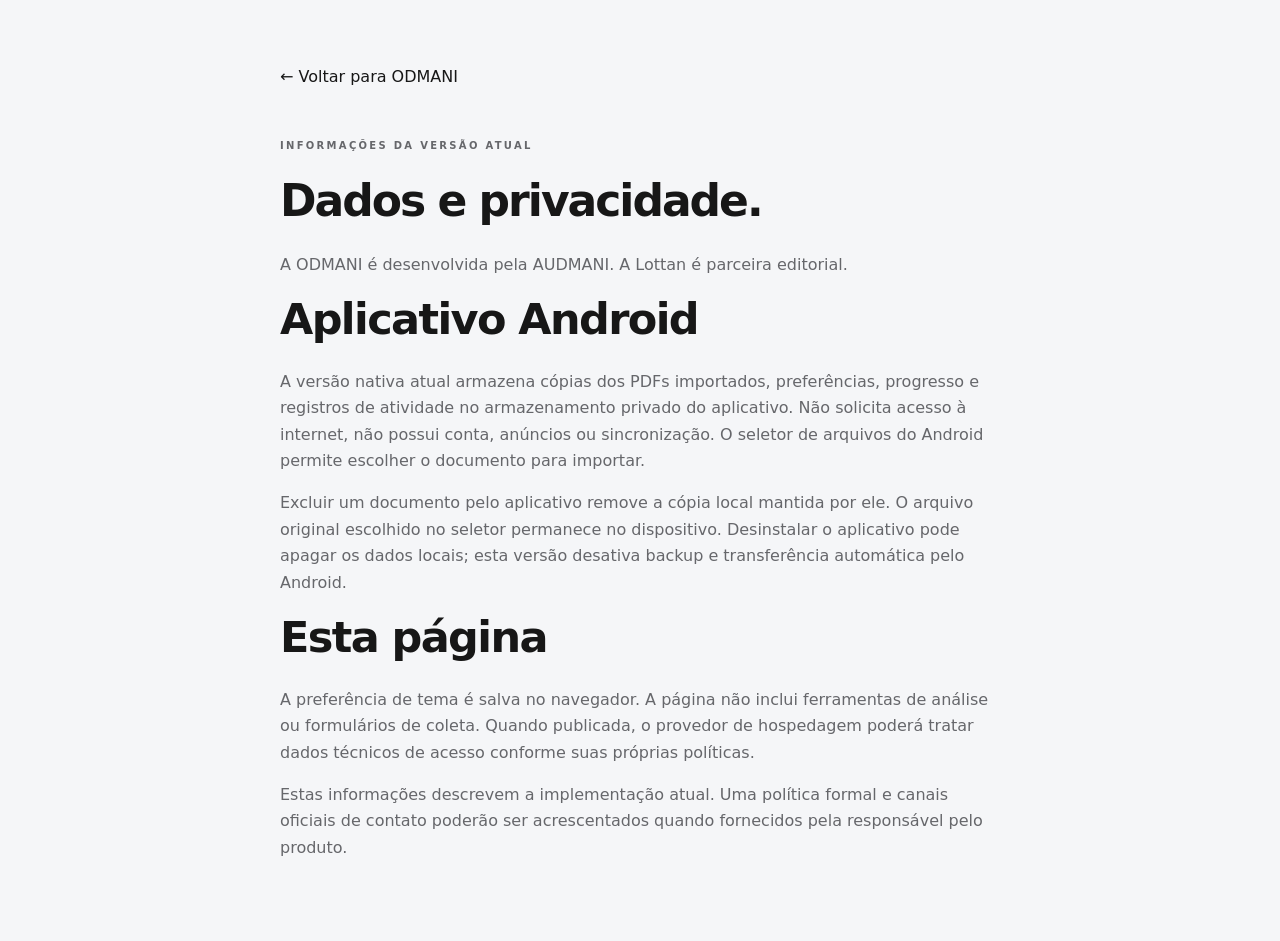
==== web/privacidade.html @ 25902f90 "feat(web): criar landing page AUDMANI com distribuição desabilitada" ====
<!doctype html><html lang="pt-BR"><head><meta charset="utf-8"><meta name="viewport" content="width=device-width,initial-scale=1"><meta name="color-scheme" content="light dark"><title>Dados e privacidade — ODMANI</title><link rel="stylesheet" href="style.css"><script src="app.js" defer></script></head><body><main class="wrap privacy"><a href="index.html">← Voltar para ODMANI</a><p class="eyebrow" style="margin-top:48px">INFORMAÇÕES DA VERSÃO ATUAL</p><h1 style="font-size:44px;letter-spacing:-2px">Dados e privacidade.</h1><p>A ODMANI é desenvolvida pela AUDMANI. A Lottan é parceira editorial.</p><h2>Aplicativo Android</h2><p>A versão nativa atual armazena cópias dos PDFs importados, preferências, progresso e registros de atividade no armazenamento privado do aplicativo. Não solicita acesso à internet, não possui conta, anúncios ou sincronização. O seletor de arquivos do Android permite escolher o documento para importar.</p><p>Excluir um documento pelo aplicativo remove a cópia local mantida por ele. O arquivo original escolhido no seletor permanece no dispositivo. Desinstalar o aplicativo pode apagar os dados locais; esta versão desativa backup e transferência automática pelo Android.</p><h2>Esta página</h2><p>A preferência de tema é salva no navegador. A página não inclui ferramentas de análise ou formulários de coleta. Quando publicada, o provedor de hospedagem poderá tratar dados técnicos de acesso conforme suas próprias políticas.</p><p>Estas informações descrevem a implementação atual. Uma política formal e canais oficiais de contato poderão ser acrescentados quando fornecidos pela responsável pelo produto.</p></main></body></html>
---- web/style.css ----
:root{color-scheme:light;--bg:#f5f6f8;--surface:#f8f9fb;--ink:#171717;--muted:#66676b;--border:#e4e5e8;--light:#fff;--shadow:#dce0e6;--button:#171717;--on-button:#fff;--inset:#e9ebef}html[data-theme=dark]{color-scheme:dark;--bg:#141416;--surface:#202023;--ink:#f5f5f6;--muted:#a5a5ac;--border:#36363b;--light:#2b2b30;--shadow:#0c0c0e;--button:#f5f5f6;--on-button:#171717;--inset:#19191c}@media(prefers-color-scheme:dark){html:not([data-theme=light]){color-scheme:dark;--bg:#141416;--surface:#202023;--ink:#f5f5f6;--muted:#a5a5ac;--border:#36363b;--light:#2b2b30;--shadow:#0c0c0e;--button:#f5f5f6;--on-button:#171717;--inset:#19191c}}*{box-sizing:border-box}html{scroll-behavior:smooth;scroll-padding-top:24px}body{margin:0;background:var(--bg);color:var(--ink);font:16px/1.65 system-ui,-apple-system,BlinkMacSystemFont,"Segoe UI",sans-serif;transition:background .2s,color .2s}a{color:inherit;text-decoration:none}button,select{font:inherit}a,button,select,summary{-webkit-tap-highlight-color:transparent}a:focus-visible,button:focus-visible,select:focus-visible,summary:focus-visible{outline:2px solid var(--ink);outline-offset:5px}.wrap{width:min(1120px,calc(100% - 64px));margin-inline:auto}.header{display:flex;align-items:center;justify-content:space-between;gap:32px;min-height:112px;border-bottom:1px solid var(--border)}.brand{font-size:23px;font-weight:800;letter-spacing:-1px;line-height:1.2}.brand span{display:block;font-size:9px;font-weight:550;letter-spacing:1.8px;margin-top:8px}.header nav{display:flex;gap:32px;font-size:13px}.header nav a{padding:12px 0}.theme{font-size:11px;color:var(--muted);display:flex;gap:8px;align-items:center}select{background:var(--surface);border:1px solid var(--border);color:var(--ink);border-radius:24px;padding:8px 12px;min-height:44px;font-size:12px}.hero{display:grid;grid-template-columns:1.1fr 1fr;gap:80px;align-items:center;padding-block:88px 96px}.eyebrow{font-size:10px;font-weight:650;letter-spacing:2.3px;color:var(--muted);margin:0 0 24px}h1,h2,h3,p{overflow-wrap:anywhere}h1{font-size:clamp(48px,6.3vw,80px);line-height:1.02;letter-spacing:-4.5px;margin:0 0 28px;font-weight:650}h1 span{color:var(--muted)}.lead{font-size:17px;max-width:415px;color:var(--muted);line-height:1.75;margin-bottom:28px}.button{display:inline-flex;align-items:center;justify-content:center;gap:24px;min-height:52px;padding:14px 24px;border-radius:32px;border:1px solid transparent;font-size:13px;font-weight:550;cursor:pointer;transition:transform .18s,box-shadow .18s}.primary{background:var(--button);color:var(--on-button);box-shadow:5px 5px 12px var(--shadow),-3px -3px 10px var(--light)}.button:hover:enabled,a.button:hover{transform:translateY(-2px)}.button:active:enabled{transform:translateY(0)}.button:disabled{opacity:.55;cursor:not-allowed}.small{font-size:11px;color:var(--muted);margin-top:18px}.soft{background:var(--surface);border:1px solid var(--border);box-shadow:12px 12px 28px var(--shadow),-10px -10px 24px var(--light);border-radius:28px}.identity{padding:28px;transform:rotate(3deg)}.identity img{display:block;width:100%;height:auto;border-radius:20px}.identity-label{display:flex;justify-content:space-between;padding-top:20px;font-size:11px;letter-spacing:1px;color:var(--muted)}h2{font-size:clamp(28px,3.8vw,43px);line-height:1.18;letter-spacing:-1.6px;font-weight:550;margin:0 0 24px}h3{font-size:20px;line-height:1.3;font-weight:600;letter-spacing:-.5px;margin:28px 0 12px}.intro{display:grid;grid-template-columns:1fr 1fr;gap:96px;border-top:1px solid var(--border);padding-block:64px 88px}.intro-copy{padding-top:24px}.intro p:not(.eyebrow),.feature p,.preview-note p,.partnership p:not(.eyebrow){color:var(--muted);font-size:14px;line-height:1.85}.features-section{padding-bottom:88px}.features{display:grid;grid-template-columns:repeat(3,1fr);gap:24px;margin-top:40px}.feature{padding:28px;min-height:244px}.number{font-size:10px;color:var(--muted);letter-spacing:1.5px}.feature p{margin:0}.preview-section{padding-bottom:88px}.preview-note{padding:48px;display:block;box-shadow:inset 5px 5px 12px var(--shadow),inset -5px -5px 12px var(--light)}.preview-note p{max-width:650px}.status{display:inline-block;border:1px solid var(--border);border-radius:24px;padding:7px 12px;font-size:11px;color:var(--muted)}.partnership{display:grid;grid-template-columns:1fr 2fr;gap:64px;padding-block:32px 88px}.partnership h2{font-size:28px}.download{display:grid;grid-template-columns:1.2fr 1fr;gap:32px;padding:48px}.download-title{display:flex;align-items:flex-start;gap:24px}.download-title img{border-radius:20px;flex-shrink:0}.download .eyebrow{margin-bottom:12px}.download-action{padding-left:16px}.download-action p{font-size:13px;color:var(--muted)}.download-action .small{font-size:11px}.download-action .button{width:100%}details{grid-column:1/-1;border-top:1px solid var(--border);padding-top:18px;font-size:13px;color:var(--muted)}summary{cursor:pointer;color:var(--ink);padding:4px 0}footer{display:flex;align-items:center;justify-content:space-between;gap:32px;padding-block:72px 40px}footer .brand{font-size:20px}footer p,footer>a{font-size:10px;color:var(--muted)}.skip{position:absolute;top:-100px;left:16px;z-index:10;background:var(--button);color:var(--on-button);padding:12px}.skip:focus{top:12px}.privacy{max-width:720px;padding-block:64px}.privacy p{color:var(--muted)}@media(max-width:850px){.hero{gap:40px}.features{grid-template-columns:repeat(2,1fr)}.intro{gap:40px}.header{gap:20px}.header nav{gap:20px}.download{padding:32px;gap:24px}.download-title{display:block}.download-title img{margin-bottom:24px}h1{letter-spacing:-3px}}@media(max-width:600px){.wrap{width:calc(100% - 40px)}.header{min-height:94px;flex-wrap:wrap;gap:16px;padding-block:20px}.header nav{order:3;justify-content:space-between;width:100%;gap:16px}.header nav a{padding:4px}.brand{font-size:21px}.theme{margin-left:auto}.hero{grid-template-columns:1fr;gap:40px;padding-block:48px 64px}.hero .lead{max-width:none;font-size:16px}.identity{max-width:380px;justify-self:center;width:calc(100% - 16px);padding:20px}.intro{grid-template-columns:1fr;gap:0;padding-block:40px 56px}.intro-copy{padding-top:0}.features{grid-template-columns:1fr;gap:20px;margin-top:28px}.feature{min-height:0;padding:28px}.features-section,.preview-section{padding-bottom:56px}.preview-note{padding:28px}.partnership{grid-template-columns:1fr;gap:0;padding-block:12px 48px}.download{grid-template-columns:1fr;padding:28px;gap:24px}.download-title{display:flex;gap:16px}.download-title img{width:64px;height:64px;margin:0}.download-title h2{font-size:28px}.download-title .eyebrow{font-size:9px}.download-action{padding:0}footer{align-items:flex-start;flex-direction:column;gap:20px;padding-block:48px 32px}.button{min-height:48px}h1{font-size:58px;letter-spacing:-3.5px}}@media(prefers-reduced-motion:reduce){html{scroll-behavior:auto}*,*::before,*::after{transition:none!important;transform:none!important}}
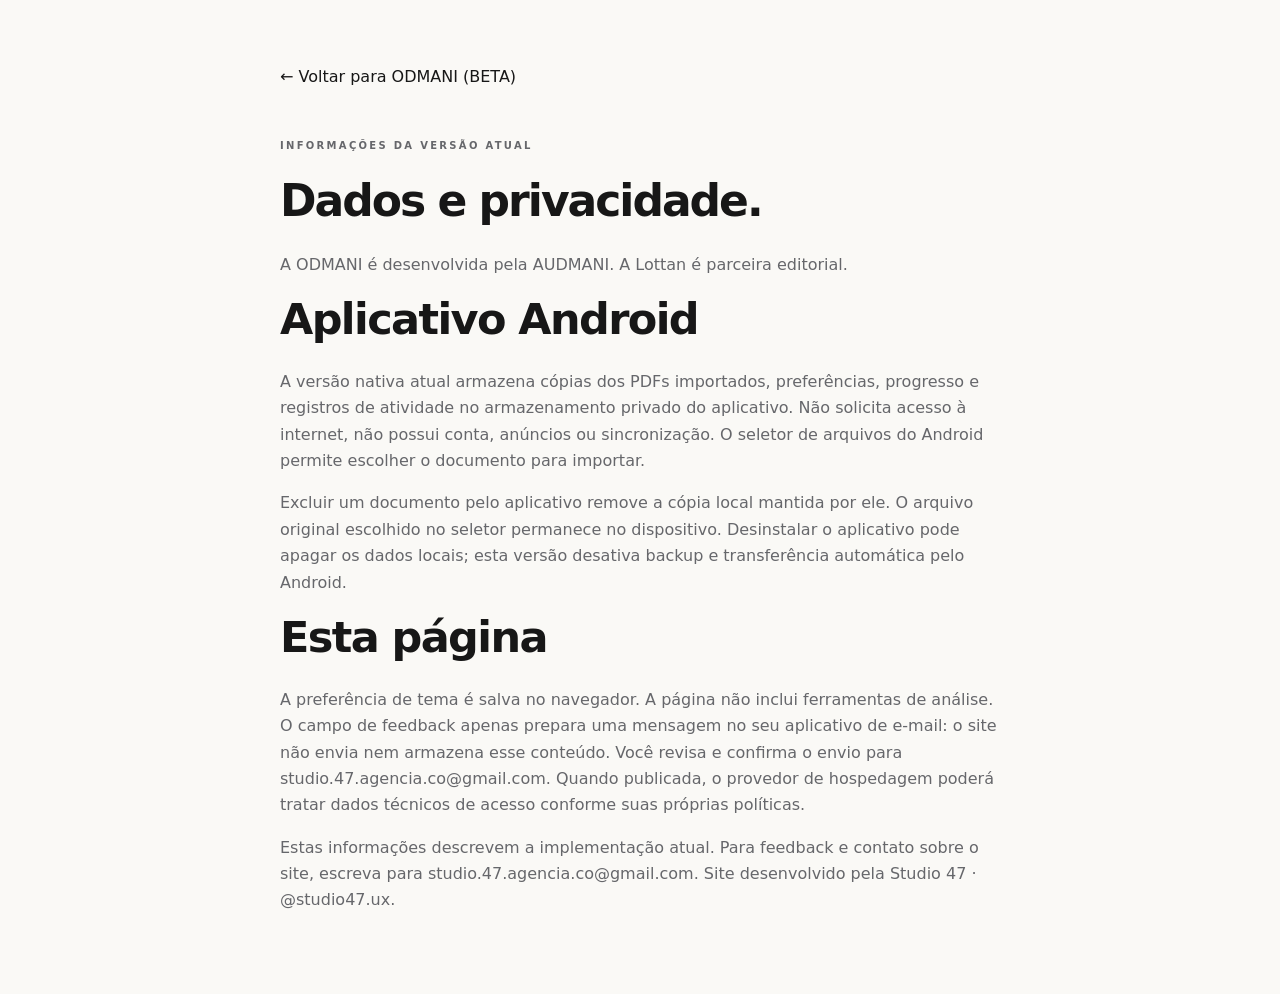
==== commit 9e43270e: "Atualiza site ODMANI BETA, feedback e créditos Studio 47 Atualiza descrição e download para o APK co" ====
--- a/web/privacidade.html
+++ b/web/privacidade.html
@@ -1 +1 @@
-<!doctype html><html lang="pt-BR"><head><meta charset="utf-8"><meta name="viewport" content="width=device-width,initial-scale=1"><meta name="color-scheme" content="light dark"><title>Dados e privacidade — ODMANI</title><link rel="stylesheet" href="style.css"><script src="app.js" defer></script></head><body><main class="wrap privacy"><a href="index.html">← Voltar para ODMANI</a><p class="eyebrow" style="margin-top:48px">INFORMAÇÕES DA VERSÃO ATUAL</p><h1 style="font-size:44px;letter-spacing:-2px">Dados e privacidade.</h1><p>A ODMANI é desenvolvida pela AUDMANI. A Lottan é parceira editorial.</p><h2>Aplicativo Android</h2><p>A versão nativa atual armazena cópias dos PDFs importados, preferências, progresso e registros de atividade no armazenamento privado do aplicativo. Não solicita acesso à internet, não possui conta, anúncios ou sincronização. O seletor de arquivos do Android permite escolher o documento para importar.</p><p>Excluir um documento pelo aplicativo remove a cópia local mantida por ele. O arquivo original escolhido no seletor permanece no dispositivo. Desinstalar o aplicativo pode apagar os dados locais; esta versão desativa backup e transferência automática pelo Android.</p><h2>Esta página</h2><p>A preferência de tema é salva no navegador. A página não inclui ferramentas de análise ou formulários de coleta. Quando publicada, o provedor de hospedagem poderá tratar dados técnicos de acesso conforme suas próprias políticas.</p><p>Estas informações descrevem a implementação atual. Uma política formal e canais oficiais de contato poderão ser acrescentados quando fornecidos pela responsável pelo produto.</p></main></body></html>
+<!doctype html><html lang="pt-BR"><head><meta charset="utf-8"><meta name="viewport" content="width=device-width,initial-scale=1"><meta name="color-scheme" content="light dark"><title>Dados e privacidade — ODMANI (BETA)</title><link rel="stylesheet" href="style.css"><script src="app.js" defer></script></head><body><main class="wrap privacy"><a href="index.html">← Voltar para ODMANI (BETA)</a><p class="eyebrow" style="margin-top:48px">INFORMAÇÕES DA VERSÃO ATUAL</p><h1 style="font-size:44px;letter-spacing:-2px">Dados e privacidade.</h1><p>A ODMANI é desenvolvida pela AUDMANI. A Lottan é parceira editorial.</p><h2>Aplicativo Android</h2><p>A versão nativa atual armazena cópias dos PDFs importados, preferências, progresso e registros de atividade no armazenamento privado do aplicativo. Não solicita acesso à internet, não possui conta, anúncios ou sincronização. O seletor de arquivos do Android permite escolher o documento para importar.</p><p>Excluir um documento pelo aplicativo remove a cópia local mantida por ele. O arquivo original escolhido no seletor permanece no dispositivo. Desinstalar o aplicativo pode apagar os dados locais; esta versão desativa backup e transferência automática pelo Android.</p><h2>Esta página</h2><p>A preferência de tema é salva no navegador. A página não inclui ferramentas de análise. O campo de feedback apenas prepara uma mensagem no seu aplicativo de e-mail: o site não envia nem armazena esse conteúdo. Você revisa e confirma o envio para studio.47.agencia.co@gmail.com. Quando publicada, o provedor de hospedagem poderá tratar dados técnicos de acesso conforme suas próprias políticas.</p><p>Estas informações descrevem a implementação atual. Para feedback e contato sobre o site, escreva para <a href="mailto:studio.47.agencia.co@gmail.com">studio.47.agencia.co@gmail.com</a>. Site desenvolvido pela <a href="https://www.instagram.com/studio47.ux/" target="_blank" rel="noopener noreferrer">Studio 47 · @studio47.ux</a>.</p></main></body></html>
--- a/web/style.css
+++ b/web/style.css
@@ -1 +1,5 @@
-:root{color-scheme:light;--bg:#f5f6f8;--surface:#f8f9fb;--ink:#171717;--muted:#66676b;--border:#e4e5e8;--light:#fff;--shadow:#dce0e6;--button:#171717;--on-button:#fff;--inset:#e9ebef}html[data-theme=dark]{color-scheme:dark;--bg:#141416;--surface:#202023;--ink:#f5f5f6;--muted:#a5a5ac;--border:#36363b;--light:#2b2b30;--shadow:#0c0c0e;--button:#f5f5f6;--on-button:#171717;--inset:#19191c}@media(prefers-color-scheme:dark){html:not([data-theme=light]){color-scheme:dark;--bg:#141416;--surface:#202023;--ink:#f5f5f6;--muted:#a5a5ac;--border:#36363b;--light:#2b2b30;--shadow:#0c0c0e;--button:#f5f5f6;--on-button:#171717;--inset:#19191c}}*{box-sizing:border-box}html{scroll-behavior:smooth;scroll-padding-top:24px}body{margin:0;background:var(--bg);color:var(--ink);font:16px/1.65 system-ui,-apple-system,BlinkMacSystemFont,"Segoe UI",sans-serif;transition:background .2s,color .2s}a{color:inherit;text-decoration:none}button,select{font:inherit}a,button,select,summary{-webkit-tap-highlight-color:transparent}a:focus-visible,button:focus-visible,select:focus-visible,summary:focus-visible{outline:2px solid var(--ink);outline-offset:5px}.wrap{width:min(1120px,calc(100% - 64px));margin-inline:auto}.header{display:flex;align-items:center;justify-content:space-between;gap:32px;min-height:112px;border-bottom:1px solid var(--border)}.brand{font-size:23px;font-weight:800;letter-spacing:-1px;line-height:1.2}.brand span{display:block;font-size:9px;font-weight:550;letter-spacing:1.8px;margin-top:8px}.header nav{display:flex;gap:32px;font-size:13px}.header nav a{padding:12px 0}.theme{font-size:11px;color:var(--muted);display:flex;gap:8px;align-items:center}select{background:var(--surface);border:1px solid var(--border);color:var(--ink);border-radius:24px;padding:8px 12px;min-height:44px;font-size:12px}.hero{display:grid;grid-template-columns:1.1fr 1fr;gap:80px;align-items:center;padding-block:88px 96px}.eyebrow{font-size:10px;font-weight:650;letter-spacing:2.3px;color:var(--muted);margin:0 0 24px}h1,h2,h3,p{overflow-wrap:anywhere}h1{font-size:clamp(48px,6.3vw,80px);line-height:1.02;letter-spacing:-4.5px;margin:0 0 28px;font-weight:650}h1 span{color:var(--muted)}.lead{font-size:17px;max-width:415px;color:var(--muted);line-height:1.75;margin-bottom:28px}.button{display:inline-flex;align-items:center;justify-content:center;gap:24px;min-height:52px;padding:14px 24px;border-radius:32px;border:1px solid transparent;font-size:13px;font-weight:550;cursor:pointer;transition:transform .18s,box-shadow .18s}.primary{background:var(--button);color:var(--on-button);box-shadow:5px 5px 12px var(--shadow),-3px -3px 10px var(--light)}.button:hover:enabled,a.button:hover{transform:translateY(-2px)}.button:active:enabled{transform:translateY(0)}.button:disabled{opacity:.55;cursor:not-allowed}.small{font-size:11px;color:var(--muted);margin-top:18px}.soft{background:var(--surface);border:1px solid var(--border);box-shadow:12px 12px 28px var(--shadow),-10px -10px 24px var(--light);border-radius:28px}.identity{padding:28px;transform:rotate(3deg)}.identity img{display:block;width:100%;height:auto;border-radius:20px}.identity-label{display:flex;justify-content:space-between;padding-top:20px;font-size:11px;letter-spacing:1px;color:var(--muted)}h2{font-size:clamp(28px,3.8vw,43px);line-height:1.18;letter-spacing:-1.6px;font-weight:550;margin:0 0 24px}h3{font-size:20px;line-height:1.3;font-weight:600;letter-spacing:-.5px;margin:28px 0 12px}.intro{display:grid;grid-template-columns:1fr 1fr;gap:96px;border-top:1px solid var(--border);padding-block:64px 88px}.intro-copy{padding-top:24px}.intro p:not(.eyebrow),.feature p,.preview-note p,.partnership p:not(.eyebrow){color:var(--muted);font-size:14px;line-height:1.85}.features-section{padding-bottom:88px}.features{display:grid;grid-template-columns:repeat(3,1fr);gap:24px;margin-top:40px}.feature{padding:28px;min-height:244px}.number{font-size:10px;color:var(--muted);letter-spacing:1.5px}.feature p{margin:0}.preview-section{padding-bottom:88px}.preview-note{padding:48px;display:block;box-shadow:inset 5px 5px 12px var(--shadow),inset -5px -5px 12px var(--light)}.preview-note p{max-width:650px}.status{display:inline-block;border:1px solid var(--border);border-radius:24px;padding:7px 12px;font-size:11px;color:var(--muted)}.partnership{display:grid;grid-template-columns:1fr 2fr;gap:64px;padding-block:32px 88px}.partnership h2{font-size:28px}.download{display:grid;grid-template-columns:1.2fr 1fr;gap:32px;padding:48px}.download-title{display:flex;align-items:flex-start;gap:24px}.download-title img{border-radius:20px;flex-shrink:0}.download .eyebrow{margin-bottom:12px}.download-action{padding-left:16px}.download-action p{font-size:13px;color:var(--muted)}.download-action .small{font-size:11px}.download-action .button{width:100%}details{grid-column:1/-1;border-top:1px solid var(--border);padding-top:18px;font-size:13px;color:var(--muted)}summary{cursor:pointer;color:var(--ink);padding:4px 0}footer{display:flex;align-items:center;justify-content:space-between;gap:32px;padding-block:72px 40px}footer .brand{font-size:20px}footer p,footer>a{font-size:10px;color:var(--muted)}.skip{position:absolute;top:-100px;left:16px;z-index:10;background:var(--button);color:var(--on-button);padding:12px}.skip:focus{top:12px}.privacy{max-width:720px;padding-block:64px}.privacy p{color:var(--muted)}@media(max-width:850px){.hero{gap:40px}.features{grid-template-columns:repeat(2,1fr)}.intro{gap:40px}.header{gap:20px}.header nav{gap:20px}.download{padding:32px;gap:24px}.download-title{display:block}.download-title img{margin-bottom:24px}h1{letter-spacing:-3px}}@media(max-width:600px){.wrap{width:calc(100% - 40px)}.header{min-height:94px;flex-wrap:wrap;gap:16px;padding-block:20px}.header nav{order:3;justify-content:space-between;width:100%;gap:16px}.header nav a{padding:4px}.brand{font-size:21px}.theme{margin-left:auto}.hero{grid-template-columns:1fr;gap:40px;padding-block:48px 64px}.hero .lead{max-width:none;font-size:16px}.identity{max-width:380px;justify-self:center;width:calc(100% - 16px);padding:20px}.intro{grid-template-columns:1fr;gap:0;padding-block:40px 56px}.intro-copy{padding-top:0}.features{grid-template-columns:1fr;gap:20px;margin-top:28px}.feature{min-height:0;padding:28px}.features-section,.preview-section{padding-bottom:56px}.preview-note{padding:28px}.partnership{grid-template-columns:1fr;gap:0;padding-block:12px 48px}.download{grid-template-columns:1fr;padding:28px;gap:24px}.download-title{display:flex;gap:16px}.download-title img{width:64px;height:64px;margin:0}.download-title h2{font-size:28px}.download-title .eyebrow{font-size:9px}.download-action{padding:0}footer{align-items:flex-start;flex-direction:column;gap:20px;padding-block:48px 32px}.button{min-height:48px}h1{font-size:58px;letter-spacing:-3.5px}}@media(prefers-reduced-motion:reduce){html{scroll-behavior:auto}*,*::before,*::after{transition:none!important;transform:none!important}}
+:root{color-scheme:light;--bg:#faf9f6;--surface:#f2f0ec;--ink:#171717;--muted:#66676b;--border:#d8d6d1;--light:#fff;--shadow:#dce0e6;--button:#171717;--on-button:#fff;--inset:#e9ebef}html[data-theme=dark]{color-scheme:dark;--bg:#000000;--surface:#121212;--ink:#f5f5f6;--muted:#a5a5ac;--border:#36363b;--light:#2b2b30;--shadow:#0c0c0e;--button:#f5f5f6;--on-button:#171717;--inset:#19191c}@media(prefers-color-scheme:dark){html:not([data-theme=light]){color-scheme:dark;--bg:#000000;--surface:#121212;--ink:#f5f5f6;--muted:#a5a5ac;--border:#36363b;--light:#2b2b30;--shadow:#0c0c0e;--button:#f5f5f6;--on-button:#171717;--inset:#19191c}}*{box-sizing:border-box}html{scroll-behavior:smooth;scroll-padding-top:24px}body{margin:0;background:var(--bg);color:var(--ink);font:16px/1.65 system-ui,-apple-system,BlinkMacSystemFont,"Segoe UI",sans-serif;transition:background .2s,color .2s}a{color:inherit;text-decoration:none}button,select{font:inherit}a,button,select,summary{-webkit-tap-highlight-color:transparent}a:focus-visible,button:focus-visible,select:focus-visible,summary:focus-visible{outline:2px solid var(--ink);outline-offset:5px}.wrap{width:min(1120px,calc(100% - 64px));margin-inline:auto}.header{display:flex;align-items:center;justify-content:space-between;gap:32px;min-height:112px;border-bottom:1px solid var(--border)}.brand{font-size:23px;font-weight:800;letter-spacing:-1px;line-height:1.2}.brand span{display:block;font-size:9px;font-weight:550;letter-spacing:1.8px;margin-top:8px}.header nav{display:flex;gap:32px;font-size:13px}.header nav a{padding:12px 0}.theme{font-size:11px;color:var(--muted);display:flex;gap:8px;align-items:center}select{background:var(--surface);border:1px solid var(--border);color:var(--ink);border-radius:24px;padding:8px 12px;min-height:44px;font-size:12px}.hero{display:grid;grid-template-columns:1.1fr 1fr;gap:80px;align-items:center;padding-block:88px 96px}.eyebrow{font-size:10px;font-weight:650;letter-spacing:2.3px;color:var(--muted);margin:0 0 24px}h1,h2,h3,p{overflow-wrap:anywhere}h1{font-size:clamp(48px,6.3vw,80px);line-height:1.02;letter-spacing:-4.5px;margin:0 0 28px;font-weight:650}h1 span{color:var(--muted)}.lead{font-size:17px;max-width:415px;color:var(--muted);line-height:1.75;margin-bottom:28px}.button{display:inline-flex;align-items:center;justify-content:center;gap:24px;min-height:52px;padding:14px 24px;border-radius:32px;border:1px solid transparent;font-size:13px;font-weight:550;cursor:pointer;transition:transform .18s,box-shadow .18s}.primary{background:var(--button);color:var(--on-button);box-shadow:5px 5px 12px var(--shadow),-3px -3px 10px var(--light)}.button:hover:enabled,a.button:hover{transform:translateY(-2px)}.button:active:enabled{transform:translateY(0)}.button:disabled{opacity:.55;cursor:not-allowed}.small{font-size:11px;color:var(--muted);margin-top:18px}.soft{background:var(--surface);border:1px solid var(--border);box-shadow:12px 12px 28px var(--shadow),-10px -10px 24px var(--light);border-radius:28px}.identity{padding:28px;transform:rotate(3deg)}.identity img{display:block;width:100%;height:auto;border-radius:20px}.identity-label{display:flex;justify-content:space-between;padding-top:20px;font-size:11px;letter-spacing:1px;color:var(--muted)}h2{font-size:clamp(28px,3.8vw,43px);line-height:1.18;letter-spacing:-1.6px;font-weight:550;margin:0 0 24px}h3{font-size:20px;line-height:1.3;font-weight:600;letter-spacing:-.5px;margin:28px 0 12px}.intro{display:grid;grid-template-columns:1fr 1fr;gap:96px;border-top:1px solid var(--border);padding-block:64px 88px}.intro-copy{padding-top:24px}.intro p:not(.eyebrow),.feature p,.preview-note p,.partnership p:not(.eyebrow){color:var(--muted);font-size:14px;line-height:1.85}.features-section{padding-bottom:88px}.features{display:grid;grid-template-columns:repeat(3,1fr);gap:24px;margin-top:40px}.feature{padding:28px;min-height:244px}.number{font-size:10px;color:var(--muted);letter-spacing:1.5px}.feature p{margin:0}.preview-section{padding-bottom:88px}.preview-note{padding:48px;display:block;box-shadow:inset 5px 5px 12px var(--shadow),inset -5px -5px 12px var(--light)}.preview-note p{max-width:650px}.status{display:inline-block;border:1px solid var(--border);border-radius:24px;padding:7px 12px;font-size:11px;color:var(--muted)}.partnership{display:grid;grid-template-columns:1fr 2fr;gap:64px;padding-block:32px 88px}.partnership h2{font-size:28px}.download{display:grid;grid-template-columns:1.2fr 1fr;gap:32px;padding:48px}.download-title{display:flex;align-items:flex-start;gap:24px}.download-title img{border-radius:20px;flex-shrink:0}.download .eyebrow{margin-bottom:12px}.download-action{padding-left:16px}.download-action p{font-size:13px;color:var(--muted)}.download-action .small{font-size:11px}.download-action .button{width:100%}details{grid-column:1/-1;border-top:1px solid var(--border);padding-top:18px;font-size:13px;color:var(--muted)}summary{cursor:pointer;color:var(--ink);padding:4px 0}footer{display:flex;align-items:center;justify-content:space-between;gap:32px;padding-block:72px 40px}footer .brand{font-size:20px}footer p,footer>a{font-size:10px;color:var(--muted)}.skip{position:absolute;top:-100px;left:16px;z-index:10;background:var(--button);color:var(--on-button);padding:12px}.skip:focus{top:12px}.privacy{max-width:720px;padding-block:64px}.privacy p{color:var(--muted)}@media(max-width:850px){.hero{gap:40px}.features{grid-template-columns:repeat(2,1fr)}.intro{gap:40px}.header{gap:20px}.header nav{gap:20px}.download{padding:32px;gap:24px}.download-title{display:block}.download-title img{margin-bottom:24px}h1{letter-spacing:-3px}}@media(max-width:600px){.wrap{width:calc(100% - 40px)}.header{min-height:94px;flex-wrap:wrap;gap:16px;padding-block:20px}.header nav{order:3;justify-content:space-between;width:100%;gap:16px}.header nav a{padding:4px}.brand{font-size:21px}.theme{margin-left:auto}.hero{grid-template-columns:1fr;gap:40px;padding-block:48px 64px}.hero .lead{max-width:none;font-size:16px}.identity{max-width:380px;justify-self:center;width:calc(100% - 16px);padding:20px}.intro{grid-template-columns:1fr;gap:0;padding-block:40px 56px}.intro-copy{padding-top:0}.features{grid-template-columns:1fr;gap:20px;margin-top:28px}.feature{min-height:0;padding:28px}.features-section,.preview-section{padding-bottom:56px}.preview-note{padding:28px}.partnership{grid-template-columns:1fr;gap:0;padding-block:12px 48px}.download{grid-template-columns:1fr;padding:28px;gap:24px}.download-title{display:flex;gap:16px}.download-title img{width:64px;height:64px;margin:0}.download-title h2{font-size:28px}.download-title .eyebrow{font-size:9px}.download-action{padding:0}footer{align-items:flex-start;flex-direction:column;gap:20px;padding-block:48px 32px}.button{min-height:48px}h1{font-size:58px;letter-spacing:-3.5px}}@media(prefers-reduced-motion:reduce){html{scroll-behavior:auto}*,*::before,*::after{transition:none!important;transform:none!important}}
+
+.screenshots{display:grid;grid-template-columns:repeat(4,minmax(0,1fr));gap:24px;margin-top:32px}.screenshots figure{margin:0;min-width:0}.screenshots img{display:block;width:100%;height:auto;border-radius:24px;border:1px solid var(--border);box-shadow:6px 6px 18px var(--shadow)}.screenshots figcaption{font-size:12px;color:var(--muted);padding-top:12px}.checksum{display:block;overflow-wrap:anywhere;word-break:break-all;font-size:11px}@media(max-width:700px){.screenshots{grid-template-columns:repeat(2,minmax(0,1fr));gap:16px}}
+
+.product-name{display:flex;align-items:center;gap:12px;flex-wrap:wrap;color:var(--ink)}.beta-label{font-size:14px;letter-spacing:1px;font-weight:600;line-height:1;padding:10px 12px;border:1px solid var(--border);border-radius:99px;color:var(--muted);white-space:nowrap}.feedback-section{display:grid;grid-template-columns:1fr 1fr;gap:64px;padding-block:88px 24px}.feedback-form{display:flex;flex-direction:column;gap:12px;padding:32px}.feedback-form label{font-size:13px;font-weight:600}.feedback-form select,.feedback-form textarea{width:100%;background:var(--bg);border:1px solid var(--border);color:var(--ink);border-radius:20px;padding:14px 16px;font:inherit;font-size:14px}.feedback-form textarea{resize:vertical;min-height:160px}.feedback-form textarea:focus-visible{outline:2px solid var(--ink);outline-offset:3px}.feedback-form .button{margin-top:4px}.feedback-form .small{margin:0}.contact-email{font-size:14px;text-decoration:underline;text-underline-offset:4px;overflow-wrap:anywhere}.footer-credits{display:flex;flex-direction:column;gap:6px;font-size:12px;color:var(--muted)}.footer-credits p{font-size:12px;margin:0;color:var(--ink)}.footer-credits p a{font-weight:650}.footer-credits>a{font-size:11px;overflow-wrap:anywhere}.footer-meta>a{font-size:11px;color:var(--muted)}.footer-meta p{margin-top:0}footer a:hover{text-decoration:underline;text-underline-offset:4px}.screenshots a{display:block;border-radius:24px}@media(max-width:850px){.header nav{gap:16px}.feedback-section{gap:32px}}@media(max-width:600px){.product-name{font-size:48px;gap:8px}.beta-label{font-size:11px;padding:8px}.feedback-section{grid-template-columns:1fr;gap:24px;padding-top:56px}.feedback-form{padding:24px}.contact-email{font-size:13px}.header nav{font-size:12px;gap:12px}.header nav a{padding:8px 0}.footer-meta{width:100%}}
